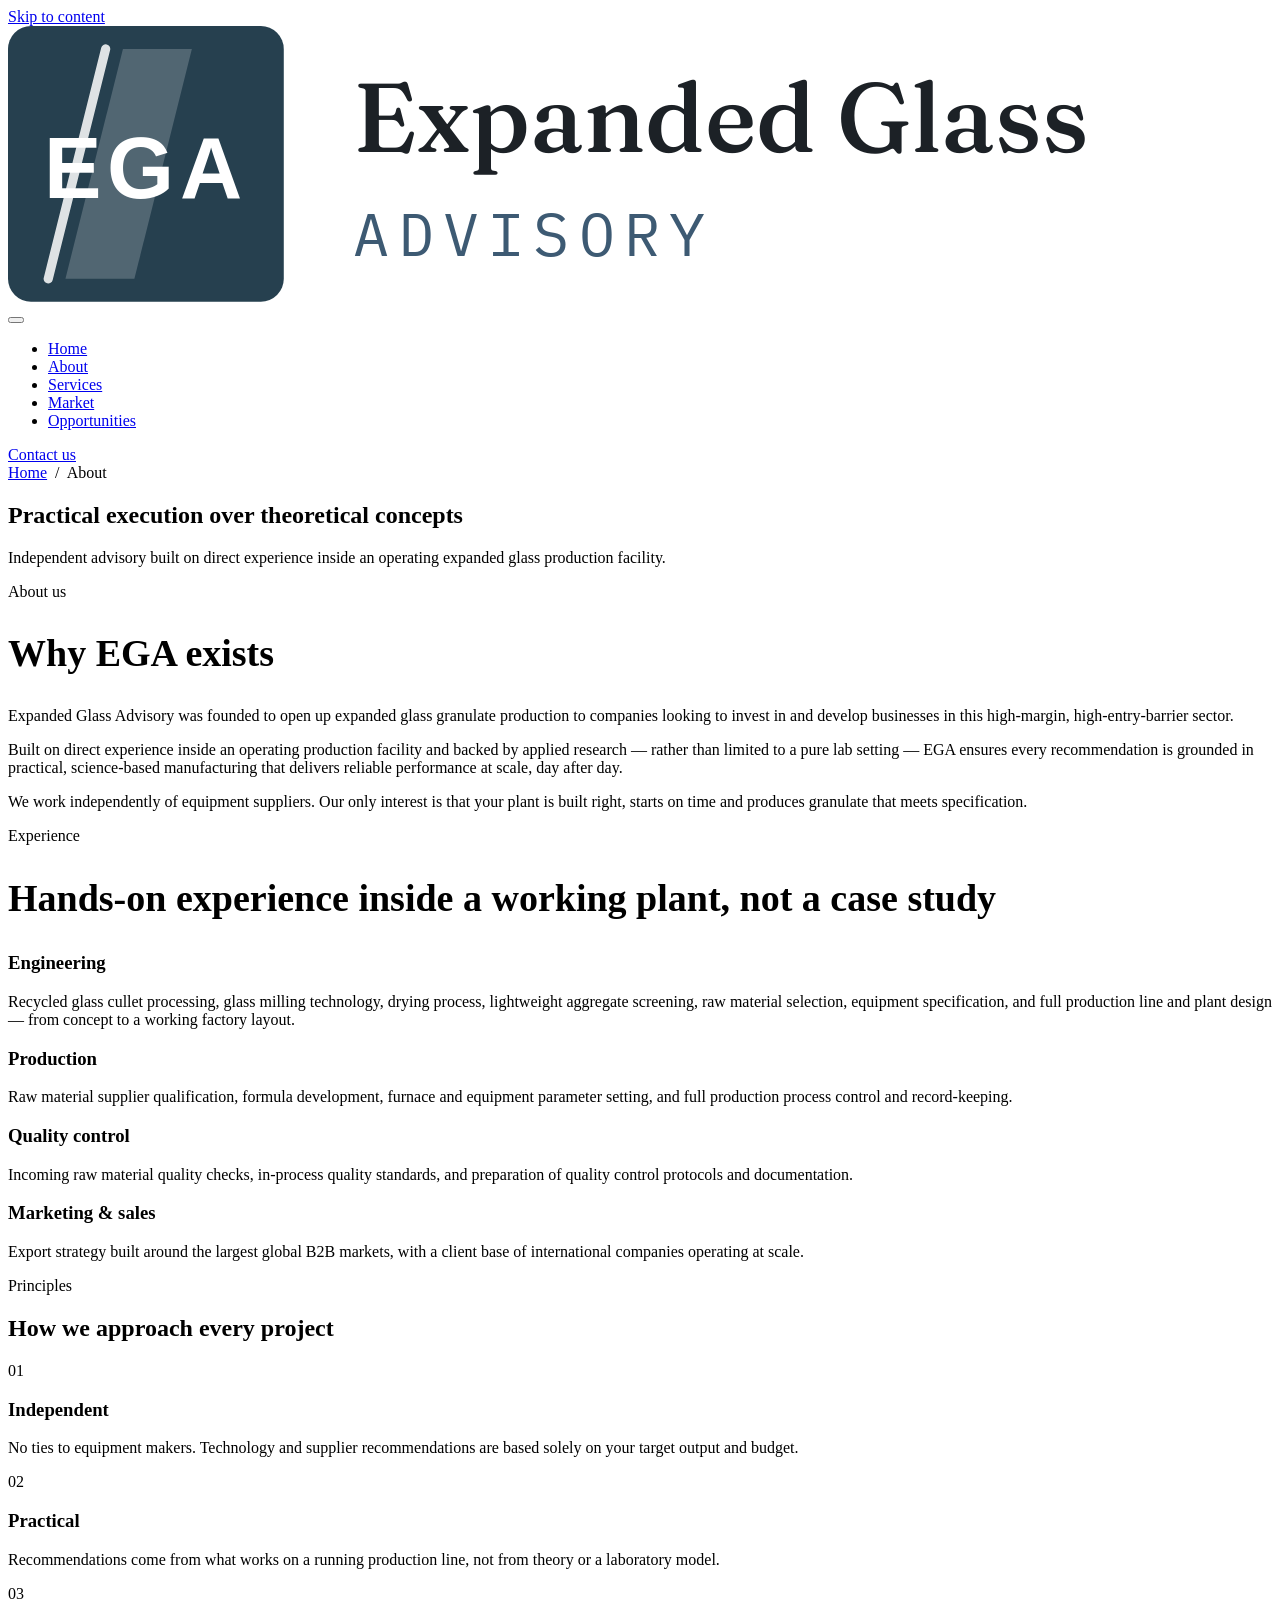
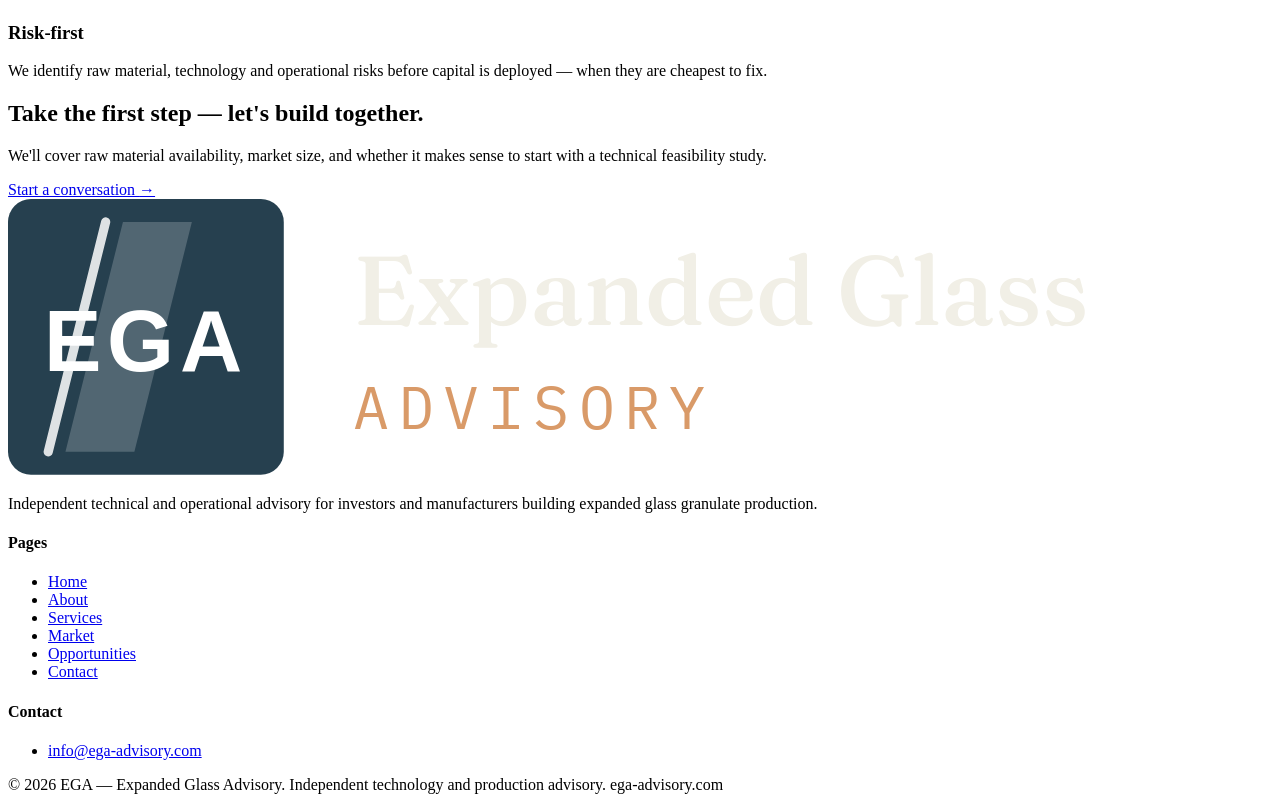
==== about.html @ 8eb207ec "Add files via upload" ====
<!DOCTYPE html>
<html lang="en">
<head>
<meta charset="UTF-8">
<meta name="viewport" content="width=device-width, initial-scale=1.0">
<title>About EGA | Expanded Glass Advisory</title>
<meta name="description" content="Independent expanded glass advisory built on hands-on experience inside an operating production plant: engineering, production, quality control and export sales.">
<link rel="canonical" href="https://ega-advisory.com/about.html">
<meta property="og:type" content="website">
<meta property="og:title" content="About EGA | Expanded Glass Advisory">
<meta property="og:description" content="Independent expanded glass advisory built on hands-on experience inside an operating production plant: engineering, production, quality control and export sales.">
<meta property="og:url" content="https://ega-advisory.com/about.html">
<link rel="icon" href="data:image/svg+xml,%3Csvg xmlns='http://www.w3.org/2000/svg' viewBox='0 0 64 64'%3E%3Crect width='64' height='64' rx='8' fill='%2326404F'/%3E%3Ctext x='32' y='41' font-family='Arial' font-weight='900' font-size='22' fill='%23fff' text-anchor='middle'%3EEGA%3C/text%3E%3C/svg%3E">
<link rel="preconnect" href="https://fonts.googleapis.com">
<link rel="preconnect" href="https://fonts.gstatic.com" crossorigin>
<link href="https://fonts.googleapis.com/css2?family=Fraunces:ital,opsz,wght@0,9..144,400;0,9..144,500;0,9..144,600;1,9..144,400&family=IBM+Plex+Sans:wght@400;500;600&family=IBM+Plex+Mono:wght@400;500&display=swap" rel="stylesheet">
<link rel="stylesheet" href="assets/style.css">
<!-- Google tag (gtag.js) -->
<script async src="https://www.googletagmanager.com/gtag/js?id=G-16LY5QLYM0"></script>
<script>
  window.dataLayer = window.dataLayer || [];
  function gtag(){dataLayer.push(arguments);}
  gtag('js', new Date());
  gtag('config', 'G-16LY5QLYM0');
</script>
</head>
<body>
<a class="skip" href="#main">Skip to content</a>
<header class="site-header">
  <div class="wrap">
    <a class="logo" href="index.html"><svg viewBox="0 0 220 48" xmlns="http://www.w3.org/2000/svg" role="img" aria-label="EGA — Expanded Glass Advisory">
  <rect x="0" y="0" width="48" height="48" rx="4" fill="#26404F"/>
  <polygon points="20,4 32,4 22,44 10,44" fill="#fff" opacity=".2"/>
  <line x1="17" y1="4" x2="7" y2="44" stroke="#fff" stroke-width="1.6" stroke-linecap="round" opacity=".85"/>
  <text x="24" y="30" text-anchor="middle" font-family="Helvetica Neue,Arial,sans-serif" font-weight="900" font-size="15" letter-spacing="1" fill="#fff">EGA</text>
  <text x="60" y="22" font-family="Fraunces,Georgia,serif" font-size="17" font-weight="500" fill="#1C2126">Expanded Glass</text>
  <text x="60" y="40" font-family="IBM Plex Mono,monospace" font-size="10.5" letter-spacing="1.6" fill="#3D5A73">ADVISORY</text>
</svg></a>
    <button class="menu-toggle" aria-label="Open menu" aria-expanded="false" aria-controls="nav"><span></span></button>
    <nav class="nav" id="nav" aria-label="Main">
      <ul>
        <li><a href="index.html">Home</a></li>
        <li><a href="about.html" aria-current="page">About</a></li>
        <li><a href="services.html">Services</a></li>
        <li><a href="market.html">Market</a></li>
        <li><a href="opportunities.html">Opportunities</a></li>
      </ul>
      <a class="btn btn-primary" href="contact.html">Contact us</a>
    </nav>
  </div>
</header>
<main id="main">
<section class="page-head" style="padding:0">
  <div class="wrap">
    <div class="crumbs"><a href="index.html">Home</a> &nbsp;/&nbsp; About</div>
    <h1>Practical execution over theoretical concepts</h1>
    <p>Independent advisory built on direct experience inside an operating expanded glass production facility.</p>
  </div>
</section>

<section>
  <div class="wrap split">
    <div class="sticky">
      <div class="kicker">About us</div>
      <h2 style="font-size:clamp(28px,3.4vw,38px);line-height:1.15">Why EGA exists</h2>
    </div>
    <div class="prose">
      <p class="big">Expanded Glass Advisory was founded to open up expanded glass granulate production to companies looking to invest in and develop businesses in this high-margin, high-entry-barrier sector.</p>
      <p>Built on direct experience inside an operating production facility and backed by applied research &mdash; rather than limited to a pure lab setting &mdash; EGA ensures every recommendation is grounded in practical, science-based manufacturing that delivers reliable performance at scale, day after day.</p>
      <p>We work independently of equipment suppliers. Our only interest is that your plant is built right, starts on time and produces granulate that meets specification.</p>
    </div>
  </div>
</section>

<section class="alt">
  <div class="wrap split">
    <div class="sticky">
      <div class="kicker">Experience</div>
      <h2 style="font-size:clamp(28px,3.4vw,38px);line-height:1.15">Hands-on experience inside a working plant, not a case study</h2>
    </div>
    <div class="rows">
      <div class="row"><h3>Engineering</h3><p>Recycled glass cullet processing, glass milling technology, drying process, lightweight aggregate screening, raw material selection, equipment specification, and full production line and plant design &mdash; from concept to a working factory layout.</p></div>
      <div class="row"><h3>Production</h3><p>Raw material supplier qualification, formula development, furnace and equipment parameter setting, and full production process control and record-keeping.</p></div>
      <div class="row"><h3>Quality control</h3><p>Incoming raw material quality checks, in-process quality standards, and preparation of quality control protocols and documentation.</p></div>
      <div class="row"><h3>Marketing &amp; sales</h3><p>Export strategy built around the largest global B2B markets, with a client base of international companies operating at scale.</p></div>
    </div>
  </div>
</section>

<section>
  <div class="wrap">
    <div class="sec-head">
      <div><div class="kicker">Principles</div><h2>How we approach every project</h2></div>
    </div>
    <div class="grid c3">
      <div class="card"><div class="num">01</div><h3>Independent</h3><p>No ties to equipment makers. Technology and supplier recommendations are based solely on your target output and budget.</p></div>
      <div class="card"><div class="num">02</div><h3>Practical</h3><p>Recommendations come from what works on a running production line, not from theory or a laboratory model.</p></div>
      <div class="card"><div class="num">03</div><h3>Risk-first</h3><p>We identify raw material, technology and operational risks before capital is deployed &mdash; when they are cheapest to fix.</p></div>
    </div>
  </div>
</section>
<section class="cta">
  <div class="wrap">
    <div>
      <h2>Take the first step &mdash; let's build together.</h2>
      <p>We'll cover raw material availability, market size, and whether it makes sense to start with a technical feasibility study.</p>
    </div>
    <a class="btn btn-ember" href="contact.html">Start a conversation <span class="arr">&rarr;</span></a>
  </div>
</section>
</main>
<footer class="site-footer">
  <div class="wrap">
    <div class="f-top">
      <div>
        <a class="logo" href="index.html"><svg viewBox="0 0 220 48" xmlns="http://www.w3.org/2000/svg" role="img" aria-label="EGA — Expanded Glass Advisory">
  <rect x="0" y="0" width="48" height="48" rx="4" fill="#26404F"/>
  <polygon points="20,4 32,4 22,44 10,44" fill="#fff" opacity=".2"/>
  <line x1="17" y1="4" x2="7" y2="44" stroke="#fff" stroke-width="1.6" stroke-linecap="round" opacity=".85"/>
  <text x="24" y="30" text-anchor="middle" font-family="Helvetica Neue,Arial,sans-serif" font-weight="900" font-size="15" letter-spacing="1" fill="#fff">EGA</text>
  <text x="60" y="22" font-family="Fraunces,Georgia,serif" font-size="17" font-weight="500" fill="#F1EFE6">Expanded Glass</text>
  <text x="60" y="40" font-family="IBM Plex Mono,monospace" font-size="10.5" letter-spacing="1.6" fill="#D99A68">ADVISORY</text>
</svg></a>
        <p>Independent technical and operational advisory for investors and manufacturers building expanded glass granulate production.</p>
      </div>
      <div>
        <h4>Pages</h4>
        <ul>
          <li><a href="index.html">Home</a></li>
          <li><a href="about.html">About</a></li>
          <li><a href="services.html">Services</a></li>
          <li><a href="market.html">Market</a></li>
          <li><a href="opportunities.html">Opportunities</a></li>
          <li><a href="contact.html">Contact</a></li>
        </ul>
      </div>
      <div>
        <h4>Contact</h4>
        <ul>
          <li><a href="mailto:info@ega-advisory.com">info@ega-advisory.com</a></li>
        </ul>
      </div>
    </div>
    <div class="f-bottom">
      <span>&copy; 2026 EGA &mdash; Expanded Glass Advisory. Independent technology and production advisory.</span>
      <span class="mono">ega-advisory.com</span>
    </div>
  </div>
</footer>
<script>
  (function(){
    var b=document.querySelector('.menu-toggle'),n=document.getElementById('nav');
    if(!b||!n)return;
    b.addEventListener('click',function(){var o=n.classList.toggle('open');b.setAttribute('aria-expanded',o);});
  })();
</script>
</body>
</html>
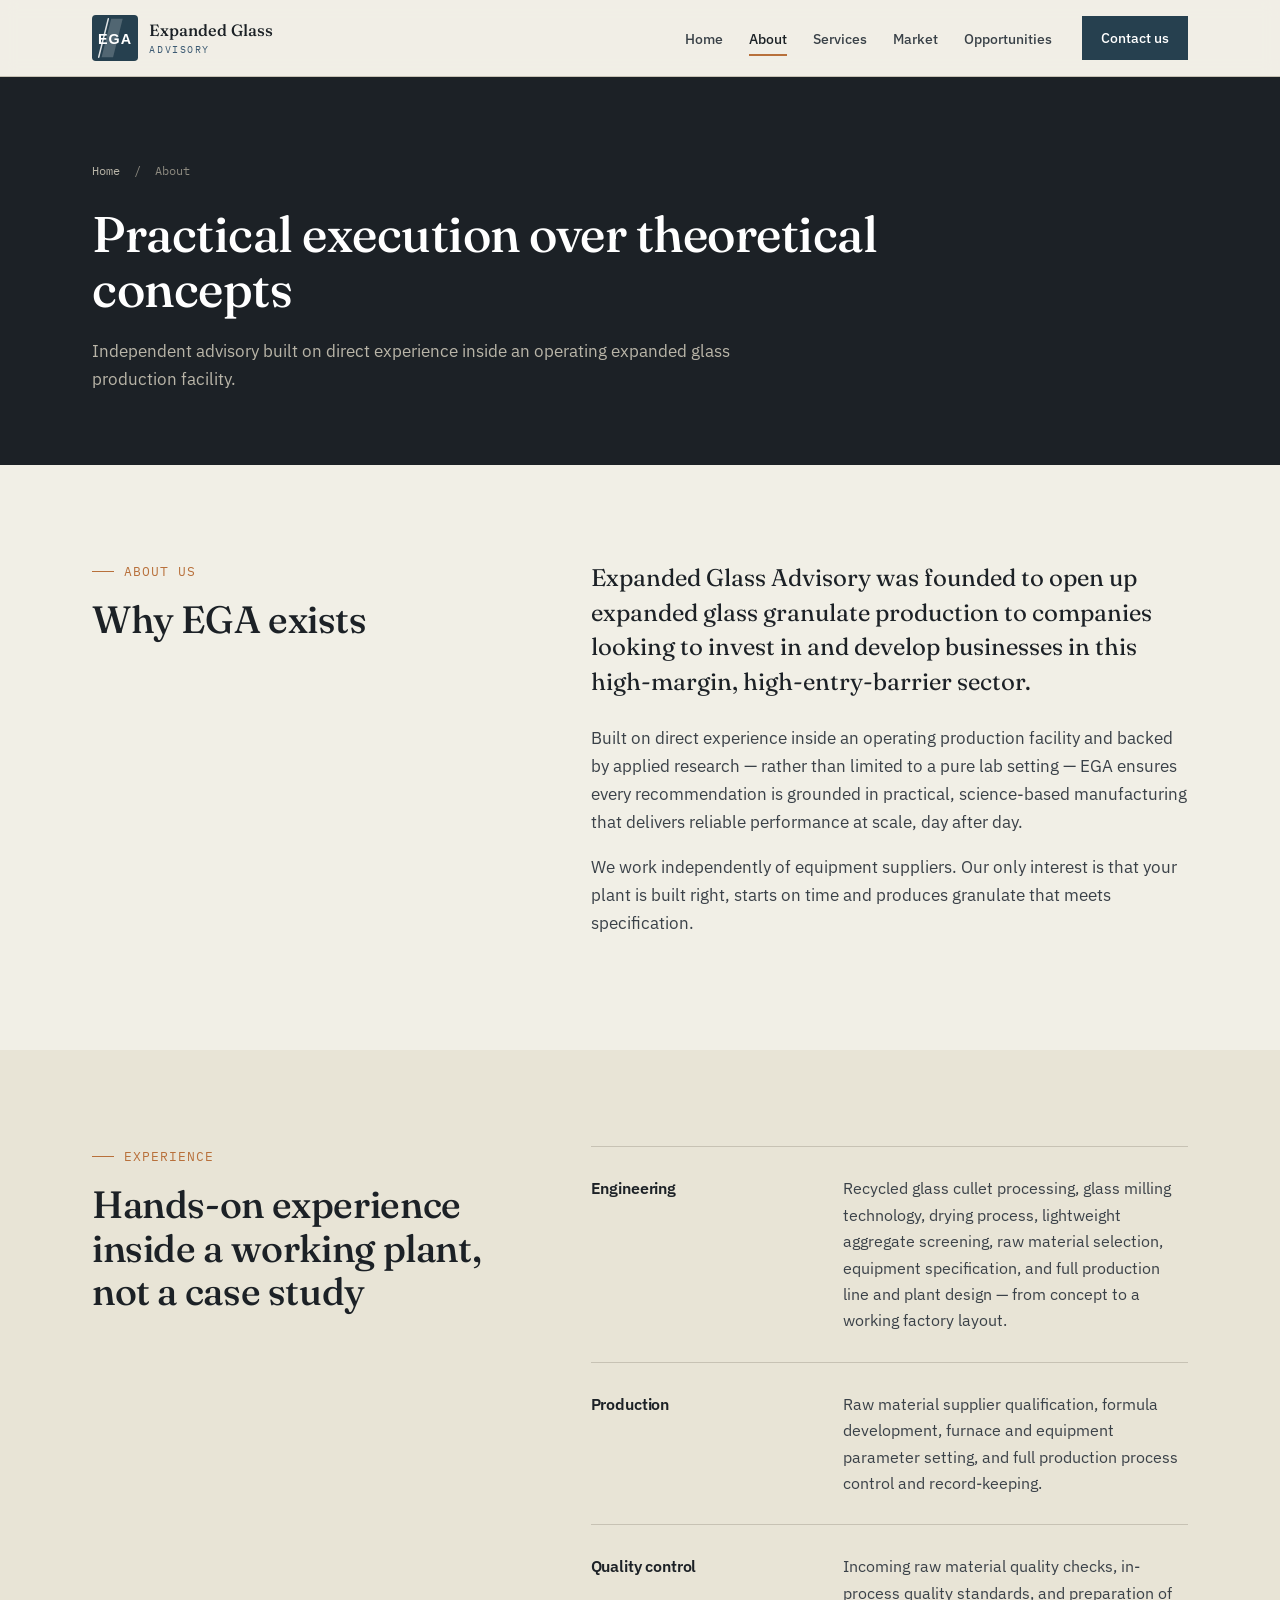
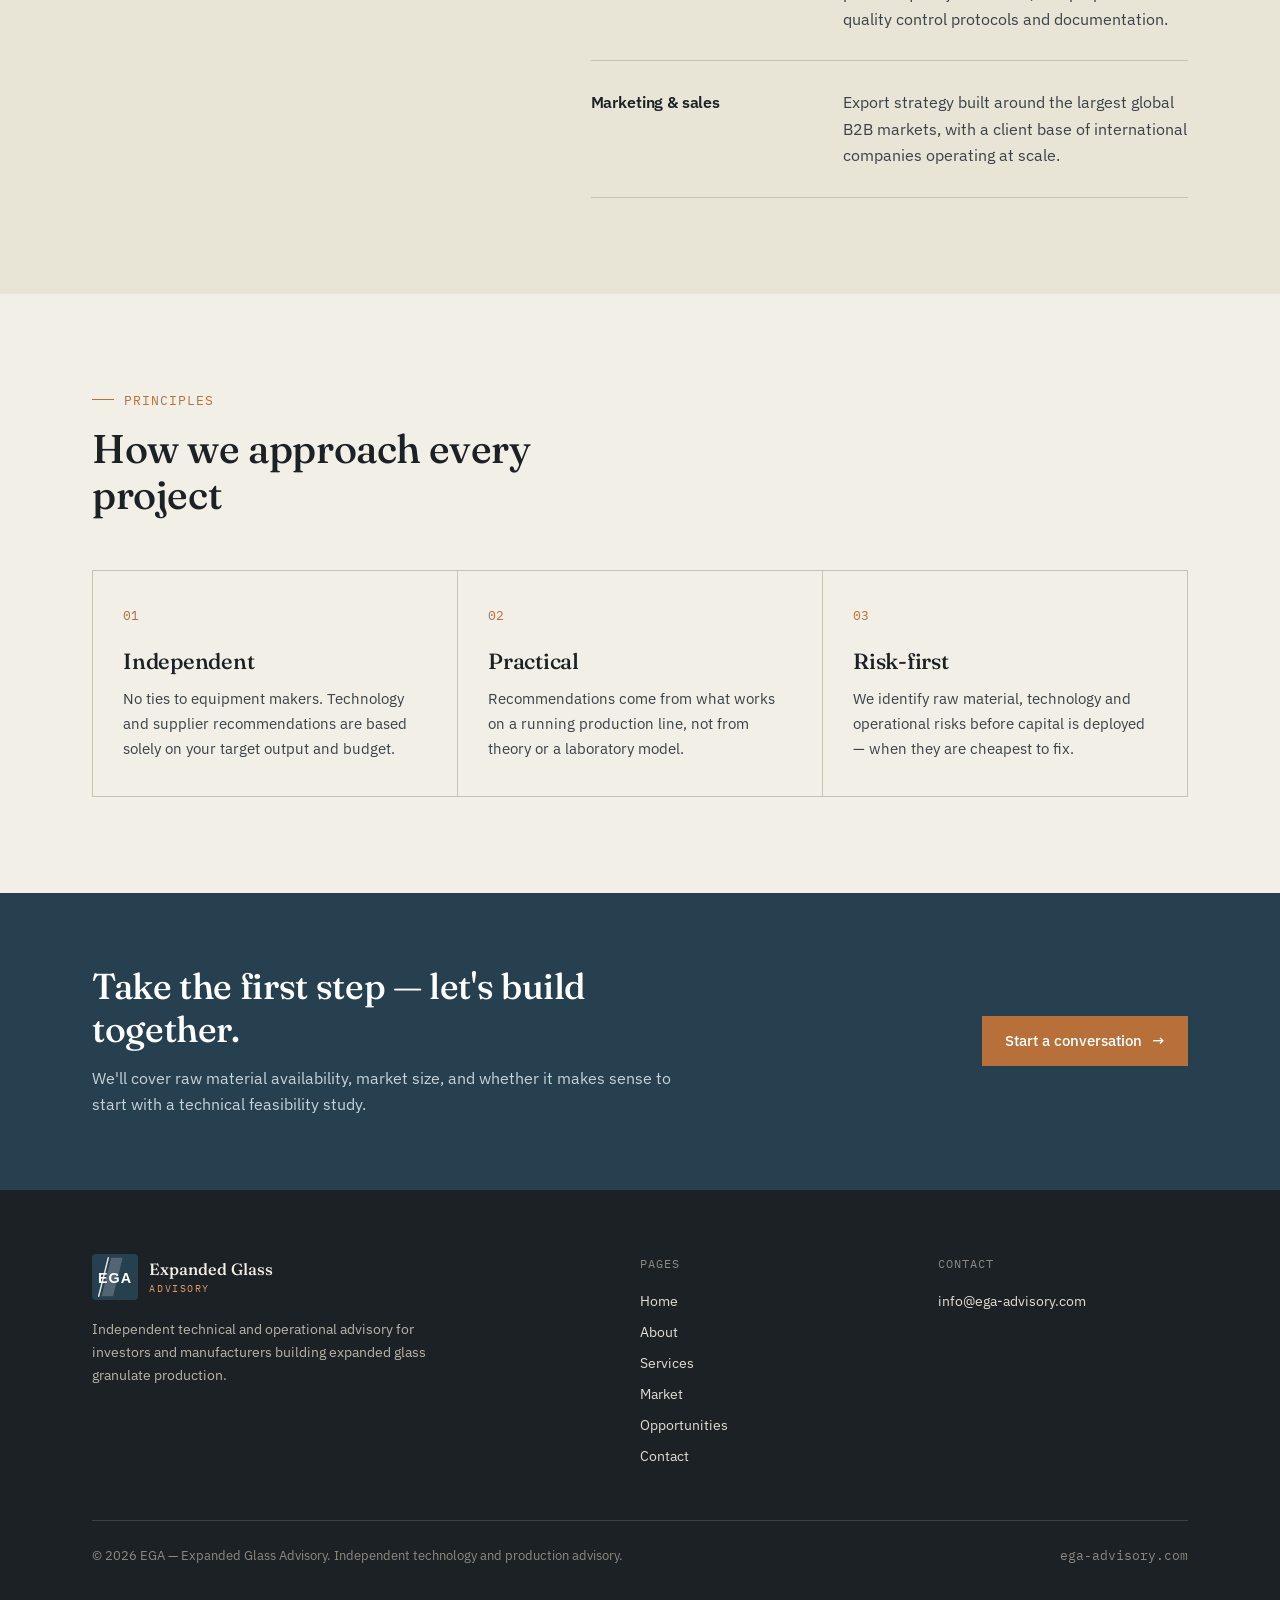
==== commit 067bdca3: "Include enquiry.js script in about.html Add script tag for enquiry.js to the footer." ====
--- a/about.html
+++ b/about.html
@@ -147,6 +147,7 @@
     </div>
   </div>
 </footer>
+<script src="assets/enquiry.js" defer></script>
 <script>
   (function(){
     var b=document.querySelector('.menu-toggle'),n=document.getElementById('nav');
--- a/assets/style.css
+++ b/assets/style.css
@@ -0,0 +1,265 @@
+:root{
+  --paper:#F1EFE6;
+  --paper-2:#E8E4D6;
+  --card:#E8E4D6;
+  --card-deep:#DAD3BC;
+  --graphite:#1C2126;
+  --graphite-2:#252B31;
+  --graphite-soft:#3A4148;
+  --muted:#5E656C;
+  --line:#C7C2B4;
+  --line-dark:#3A4148;
+  --steel:#3D5A73;
+  --steel-deep:#26404F;
+  --ember:#B8703B;
+  --ember-light:#D99A68;
+  --max:1160px;
+}
+*{box-sizing:border-box}
+html{scroll-behavior:smooth}
+body{margin:0;background:var(--paper);color:var(--graphite);font-family:'IBM Plex Sans',system-ui,sans-serif;font-size:16px;line-height:1.65;-webkit-font-smoothing:antialiased}
+img{max-width:100%;height:auto;display:block}
+a{color:var(--steel-deep)}
+h1,h2,h3,h4{font-family:'Fraunces',Georgia,serif;font-weight:500;margin:0;letter-spacing:-.01em;color:inherit}
+p{margin:0 0 1em}
+.wrap{max-width:var(--max);margin:0 auto;padding:0 32px}
+.mono{font-family:'IBM Plex Mono',monospace}
+.kicker{font-family:'IBM Plex Mono',monospace;font-size:12.5px;letter-spacing:.08em;text-transform:uppercase;color:var(--ember);margin-bottom:16px;display:flex;align-items:center;gap:10px}
+.kicker::before{content:"";width:22px;height:1px;background:currentColor}
+.skip{position:absolute;left:-9999px}
+.skip:focus{left:16px;top:16px;background:#fff;padding:8px 12px;z-index:100}
+
+/* Header */
+.site-header{position:sticky;top:0;z-index:50;background:rgba(241,239,230,.94);backdrop-filter:blur(8px);-webkit-backdrop-filter:blur(8px);border-bottom:1px solid var(--line)}
+.site-header .wrap{display:flex;align-items:center;justify-content:space-between;height:76px;gap:24px}
+.logo{display:flex;align-items:center;text-decoration:none;flex-shrink:0}
+.logo svg{height:46px;width:auto}
+.nav{display:flex;align-items:center;gap:30px}
+.nav ul{list-style:none;margin:0;padding:0;display:flex;gap:26px}
+.nav a{font-size:14px;font-weight:500;color:var(--graphite-soft);text-decoration:none;padding:6px 0;border-bottom:2px solid transparent;transition:color .15s,border-color .15s}
+.nav a:hover{color:var(--graphite)}
+.nav a[aria-current="page"]{color:var(--graphite);border-bottom-color:var(--ember)}
+.btn{display:inline-flex;align-items:center;gap:10px;font-family:'IBM Plex Sans',sans-serif;font-size:14.5px;font-weight:500;text-decoration:none;padding:12px 22px;border:1px solid transparent;transition:background .15s,color .15s,border-color .15s;cursor:pointer}
+.btn-primary{background:var(--steel-deep);color:#fff}
+.btn-primary:hover{background:var(--graphite)}
+.btn-ember{background:var(--ember);color:#fff}
+.btn-ember:hover{background:#9E5E30}
+.btn-ghost{border-color:currentColor;color:inherit}
+.btn-ghost:hover{background:rgba(255,255,255,.08)}
+.btn .arr{transition:transform .15s}
+.btn:hover .arr{transform:translateX(3px)}
+.nav .btn{padding:10px 18px;font-size:14px;color:#fff;border-bottom:none}
+.nav .btn:hover{color:#fff}
+.menu-toggle{display:none;background:none;border:1px solid var(--line);width:44px;height:44px;cursor:pointer;align-items:center;justify-content:center}
+.menu-toggle span,.menu-toggle span::before,.menu-toggle span::after{display:block;width:18px;height:2px;background:var(--graphite);position:relative;content:""}
+.menu-toggle span::before{position:absolute;top:-6px}
+.menu-toggle span::after{position:absolute;top:6px}
+
+/* Hero (home) */
+.hero{background:var(--graphite);color:var(--paper);position:relative;overflow:hidden}
+.hero::after{content:"";position:absolute;right:-120px;top:-80px;width:520px;height:520px;background:linear-gradient(135deg,rgba(255,255,255,.06),rgba(255,255,255,0));transform:skewX(-22deg);pointer-events:none}
+.hero .wrap{padding-top:110px;padding-bottom:100px;position:relative;z-index:1}
+.hero h1{font-size:clamp(36px,5.2vw,60px);line-height:1.08;max-width:860px;color:#fff}
+.hero .sub{font-family:'Fraunces',serif;font-style:italic;font-size:20px;color:var(--ember-light);margin-top:22px;max-width:720px}
+.hero .lead{font-size:17px;color:#B9B5A8;max-width:700px;margin-top:22px}
+.hero .actions{display:flex;flex-wrap:wrap;gap:14px;margin-top:38px}
+.hero .actions .btn-ghost{color:var(--paper)}
+.stats{display:grid;grid-template-columns:repeat(4,1fr);border-top:1px solid var(--line-dark);margin-top:80px}
+.stat{padding:26px 24px 0 0}
+.stat+.stat{padding-left:24px;border-left:1px solid var(--line-dark)}
+.stat .v{font-family:'Fraunces',serif;font-size:34px;color:#fff;line-height:1}
+.stat .l{font-size:13.5px;color:#9C988C;margin-top:10px}
+
+/* Page header (inner pages) */
+.page-head{background:var(--graphite);color:var(--paper)}
+.page-head .wrap{padding-top:84px;padding-bottom:72px}
+.page-head h1{font-size:clamp(32px,4.4vw,50px);line-height:1.1;max-width:820px;color:#fff}
+.page-head p{font-size:17px;color:#B9B5A8;max-width:700px;margin:20px 0 0}
+.crumbs{font-family:'IBM Plex Mono',monospace;font-size:12px;color:#8D8A80;margin-bottom:26px}
+.crumbs a{color:#B9B5A8;text-decoration:none}
+.crumbs a:hover{color:#fff}
+
+/* Sections */
+section{padding:96px 0}
+section.alt{background:var(--paper-2)}
+section.tight{padding:72px 0}
+.sec-head{display:grid;grid-template-columns:1fr 1fr;gap:48px;align-items:end;margin-bottom:52px}
+.sec-head h2{font-size:clamp(28px,3.4vw,40px);line-height:1.15}
+.sec-head p{color:var(--graphite-soft);margin:0}
+.sec-head.single{grid-template-columns:1fr;max-width:760px}
+.prose{max-width:760px}
+.prose p{color:var(--graphite-soft);font-size:17px}
+.prose p.big{font-family:'Fraunces',serif;font-size:24px;line-height:1.45;color:var(--graphite)}
+
+/* Cards / grids */
+.grid{display:grid;gap:1px;background:var(--line);border:1px solid var(--line)}
+.grid.c3{grid-template-columns:repeat(3,1fr)}
+.grid.c2{grid-template-columns:repeat(2,1fr)}
+.grid.c4{grid-template-columns:repeat(4,1fr)}
+.card{background:var(--paper);padding:34px 30px;display:flex;flex-direction:column}
+section.alt .card{background:var(--paper-2)}
+a.card{text-decoration:none;color:inherit;transition:background .15s}
+a.card:hover{background:#fff}
+.card .num{font-family:'IBM Plex Mono',monospace;font-size:12.5px;color:var(--ember);margin-bottom:22px}
+.card h3{font-size:22px;line-height:1.25;margin-bottom:12px}
+.card p{color:var(--graphite-soft);font-size:15px;margin:0}
+.card .more{margin-top:auto;padding-top:22px;font-size:14px;font-weight:500;color:var(--steel-deep)}
+.tag{font-family:'IBM Plex Mono',monospace;font-size:12px;letter-spacing:.06em;text-transform:uppercase;color:var(--steel-deep);margin-bottom:14px}
+
+/* Two column split */
+.split{display:grid;grid-template-columns:5fr 7fr;gap:72px;align-items:start}
+.split .sticky{position:sticky;top:110px}
+
+/* Expertise rows */
+.rows{border-top:1px solid var(--line)}
+.row{display:grid;grid-template-columns:220px 1fr;gap:32px;padding:28px 0;border-bottom:1px solid var(--line)}
+.row h3{font-family:'IBM Plex Sans',sans-serif;font-weight:600;font-size:16px}
+.row p{margin:0;color:var(--graphite-soft)}
+
+/* Services detail */
+.service{display:grid;grid-template-columns:320px 1fr;gap:64px;padding:64px 0;border-top:1px solid var(--line);scroll-margin-top:100px}
+.service:first-child{border-top:none;padding-top:0}
+.service .s-head .num{font-family:'IBM Plex Mono',monospace;font-size:13px;color:var(--ember);margin-bottom:14px}
+.service .s-head h2{font-size:30px;line-height:1.2}
+.service .s-head p{color:var(--graphite-soft);margin-top:16px;font-size:15px}
+.points{display:grid;gap:0}
+.point{padding:22px 0;border-bottom:1px solid var(--line)}
+.point:first-child{padding-top:0}
+.point h3{font-family:'IBM Plex Sans',sans-serif;font-size:16.5px;font-weight:600;margin-bottom:6px}
+.point p{margin:0;color:var(--graphite-soft)}
+.svc-index{display:flex;flex-wrap:wrap;gap:8px;margin-top:34px}
+.svc-index a{font-size:13px;color:#D7D3C4;text-decoration:none;border:1px solid var(--line-dark);padding:7px 12px;transition:border-color .15s,color .15s}
+.svc-index a:hover{border-color:var(--ember-light);color:#fff}
+
+/* Process */
+.process{display:grid;grid-template-columns:repeat(5,1fr);counter-reset:step;border-top:2px solid var(--graphite)}
+.step{padding:26px 22px 0 0;position:relative}
+.step::before{counter-increment:step;content:"0" counter(step);font-family:'IBM Plex Mono',monospace;font-size:12.5px;color:var(--ember);display:block;margin-bottom:14px}
+.step::after{content:"";position:absolute;top:-6px;left:0;width:10px;height:10px;background:var(--ember)}
+.step h3{font-family:'IBM Plex Sans',sans-serif;font-size:16px;font-weight:600;margin-bottom:8px}
+.step p{font-size:14.5px;color:var(--graphite-soft);margin:0}
+
+/* Figure */
+.figure{background:#fff;border:1px solid var(--line);padding:20px}
+.figure figcaption{font-size:13px;color:var(--muted);margin-top:14px;font-family:'IBM Plex Mono',monospace}
+.legend{display:flex;flex-wrap:wrap;gap:10px 24px;margin-top:24px}
+.legend span{font-size:14px;display:flex;align-items:center;gap:8px}
+.legend span::before{content:"";width:10px;height:10px;background:var(--steel-deep)}
+
+/* Callout */
+.callout{border-left:3px solid var(--ember);padding:6px 0 6px 26px;margin-top:40px;max-width:760px}
+.callout p{font-family:'Fraunces',serif;font-size:21px;line-height:1.45;margin:0}
+
+/* CTA band */
+.cta{background:var(--steel-deep);color:#fff;padding:0}
+.cta .wrap{display:flex;align-items:center;justify-content:space-between;gap:40px;padding-top:72px;padding-bottom:72px}
+.cta h2{font-size:clamp(26px,3vw,36px);line-height:1.2;max-width:640px;color:#fff}
+.cta p{color:#C6D3DA;margin:14px 0 0;max-width:600px}
+.cta .btn-ghost{color:#fff}
+
+/* Contact */
+.contact-grid{display:grid;grid-template-columns:5fr 7fr;gap:72px}
+.contact-info h2{font-size:30px;margin-bottom:18px}
+.contact-info p{color:var(--graphite-soft)}
+.contact-item{border-top:1px solid var(--line);padding:20px 0}
+.contact-item .lbl{font-family:'IBM Plex Mono',monospace;font-size:12px;color:var(--muted);text-transform:uppercase;letter-spacing:.06em}
+.contact-item a{font-size:19px;font-family:'Fraunces',serif;text-decoration:none;color:var(--graphite)}
+.contact-item a:hover{color:var(--ember)}
+form.enquiry{background:#fff;border:1px solid var(--line);padding:40px}
+form.enquiry h3{font-size:24px;margin-bottom:6px}
+form.enquiry .note{font-size:14px;color:var(--muted);margin-bottom:26px}
+.f-row{display:grid;grid-template-columns:1fr 1fr;gap:18px}
+.field{display:flex;flex-direction:column;margin-bottom:18px}
+.field label{font-size:13px;font-weight:500;margin-bottom:6px;color:var(--graphite-soft)}
+.field input,.field select,.field textarea{font:inherit;font-size:15px;padding:12px 14px;border:1px solid var(--line);background:var(--paper);color:var(--graphite);border-radius:0}
+.field input:focus,.field select:focus,.field textarea:focus{outline:2px solid var(--steel);outline-offset:-1px;background:#fff}
+.field textarea{min-height:140px;resize:vertical}
+
+/* Footer */
+.site-footer{background:var(--graphite);color:#B9B5A8;font-size:14px}
+.site-footer .wrap{padding-top:64px;padding-bottom:36px}
+.f-top{display:grid;grid-template-columns:2fr 1fr 1fr;gap:48px;padding-bottom:44px;border-bottom:1px solid var(--line-dark)}
+.f-top p{max-width:380px;margin-top:18px}
+.f-top h4{font-family:'IBM Plex Mono',monospace;font-weight:400;font-size:12px;letter-spacing:.08em;text-transform:uppercase;color:#8D8A80;margin-bottom:16px}
+.f-top ul{list-style:none;margin:0;padding:0}
+.f-top li{margin-bottom:8px}
+.site-footer a{color:#E2DED2;text-decoration:none}
+.site-footer a:hover{color:#fff}
+.f-bottom{padding-top:24px;display:flex;justify-content:space-between;gap:20px;font-size:13px;color:#8D8A80}
+
+/* Responsive */
+@media (max-width:1020px){
+  .grid.c4{grid-template-columns:repeat(2,1fr)}
+  .process{grid-template-columns:1fr 1fr;row-gap:30px}
+  .stats{grid-template-columns:1fr 1fr}
+  .stat:nth-child(3){padding-left:0;border-left:none}
+  .service{grid-template-columns:1fr;gap:28px}
+}
+@media (max-width:900px){
+  .menu-toggle{display:inline-flex}
+  .nav{position:absolute;top:76px;left:0;right:0;background:var(--paper);border-bottom:1px solid var(--line);flex-direction:column;align-items:stretch;gap:0;padding:8px 32px 24px;display:none}
+  .nav.open{display:flex}
+  .nav ul{flex-direction:column;gap:0}
+  .nav ul a{display:block;padding:14px 0;border-bottom:1px solid var(--line)}
+  .nav ul a[aria-current="page"]{border-bottom-color:var(--line);color:var(--ember)}
+  .nav .btn{margin-top:18px;justify-content:center}
+  .sec-head,.split,.contact-grid{grid-template-columns:1fr;gap:28px}
+  .split .sticky{position:static}
+  .grid.c3,.grid.c2{grid-template-columns:1fr}
+  .f-top{grid-template-columns:1fr 1fr}
+  .f-top>div:first-child{grid-column:1/-1}
+  .cta .wrap{flex-direction:column;align-items:flex-start}
+}
+@media (max-width:600px){
+  .wrap{padding:0 20px}
+  .nav{padding:8px 20px 24px}
+  section{padding:68px 0}
+  .hero .wrap{padding-top:72px;padding-bottom:64px}
+  .page-head .wrap{padding-top:56px;padding-bottom:52px}
+  .grid.c4,.process,.stats,.f-row{grid-template-columns:1fr}
+  .stat,.stat+.stat{padding-left:0;border-left:none;padding-bottom:18px;border-bottom:1px solid var(--line-dark)}
+  .row{grid-template-columns:1fr;gap:6px}
+  .logo svg{height:38px}
+  form.enquiry{padding:24px}
+  .f-top{grid-template-columns:1fr}
+  .f-bottom{flex-direction:column}
+}
+
+/* Home hero with 3D plant model */
+.hero-3d{display:flex;flex-direction:column;min-height:min(860px,calc(100vh - 77px))}
+.hero-3d::after{display:none}
+.hero-canvas{position:absolute;inset:0;z-index:0;opacity:0;transition:opacity 1.2s ease}
+.hero-canvas.ready{opacity:1}
+
+.hero-canvas canvas{display:block;width:100%!important;height:100%!important}
+.hero-fade{position:absolute;inset:0;z-index:1;pointer-events:none;
+  background:linear-gradient(90deg,var(--graphite) 0%,rgba(28,33,38,.94) 30%,rgba(28,33,38,.35) 55%,rgba(28,33,38,0) 72%),
+             linear-gradient(0deg,var(--graphite) 0%,rgba(28,33,38,.85) 16%,rgba(28,33,38,0) 34%)}
+.hero-3d .wrap{position:relative;z-index:2;width:100%;pointer-events:none}
+.hero-3d .wrap a{pointer-events:auto}
+.hero-3d .hero-text{padding-top:100px;padding-bottom:40px;flex:1}
+.hero-3d .hero-text h1{max-width:600px}
+.hero-3d .hero-text .sub,.hero-3d .hero-text .lead{max-width:540px}
+.hero-3d .hero-stats{padding-bottom:64px}
+.hero-3d .stats{margin-top:14px}
+.hero-note{font-size:11.5px;color:#7F7C72;text-align:right;letter-spacing:.04em}
+.hero-gap{display:none}
+@media (max-width:900px){
+  .hero-3d{min-height:0}
+  .hero-fade{background:linear-gradient(180deg,var(--graphite) 0%,rgba(28,33,38,.82) 22%,rgba(28,33,38,.5) 45%,rgba(28,33,38,.5) 70%,rgba(28,33,38,.9) 82%,var(--graphite) 92%)}
+  .hero-3d .hero-text{padding-bottom:36px}
+  .hero-3d .hero-text h1,.hero-3d .hero-text p{text-shadow:0 1px 12px rgba(28,33,38,.9),0 0 2px rgba(28,33,38,.8)}
+  .hero-3d .hero-stats{padding-top:8px}
+  .hero-note{text-align:left}
+}
+
+
+@media (hover:none){.hero-note .drag{display:none}}
+@media (max-width:600px){.figure{padding:8px}.figure figcaption{margin-top:10px}}
+.field input.err,.field textarea.err{border-color:#B3412F;background:#FBF1EE}
+.form-msg{margin:16px 0 0;font-size:14px;min-height:1px}
+.form-msg.error{color:#B3412F}
+.form-msg a{color:inherit}
+.btn[disabled]{opacity:.6;cursor:wait}
+.enquiry.sent h3{font-size:26px;margin:4px 0 12px}
+.enquiry.sent p{color:var(--graphite-soft);margin:0}
